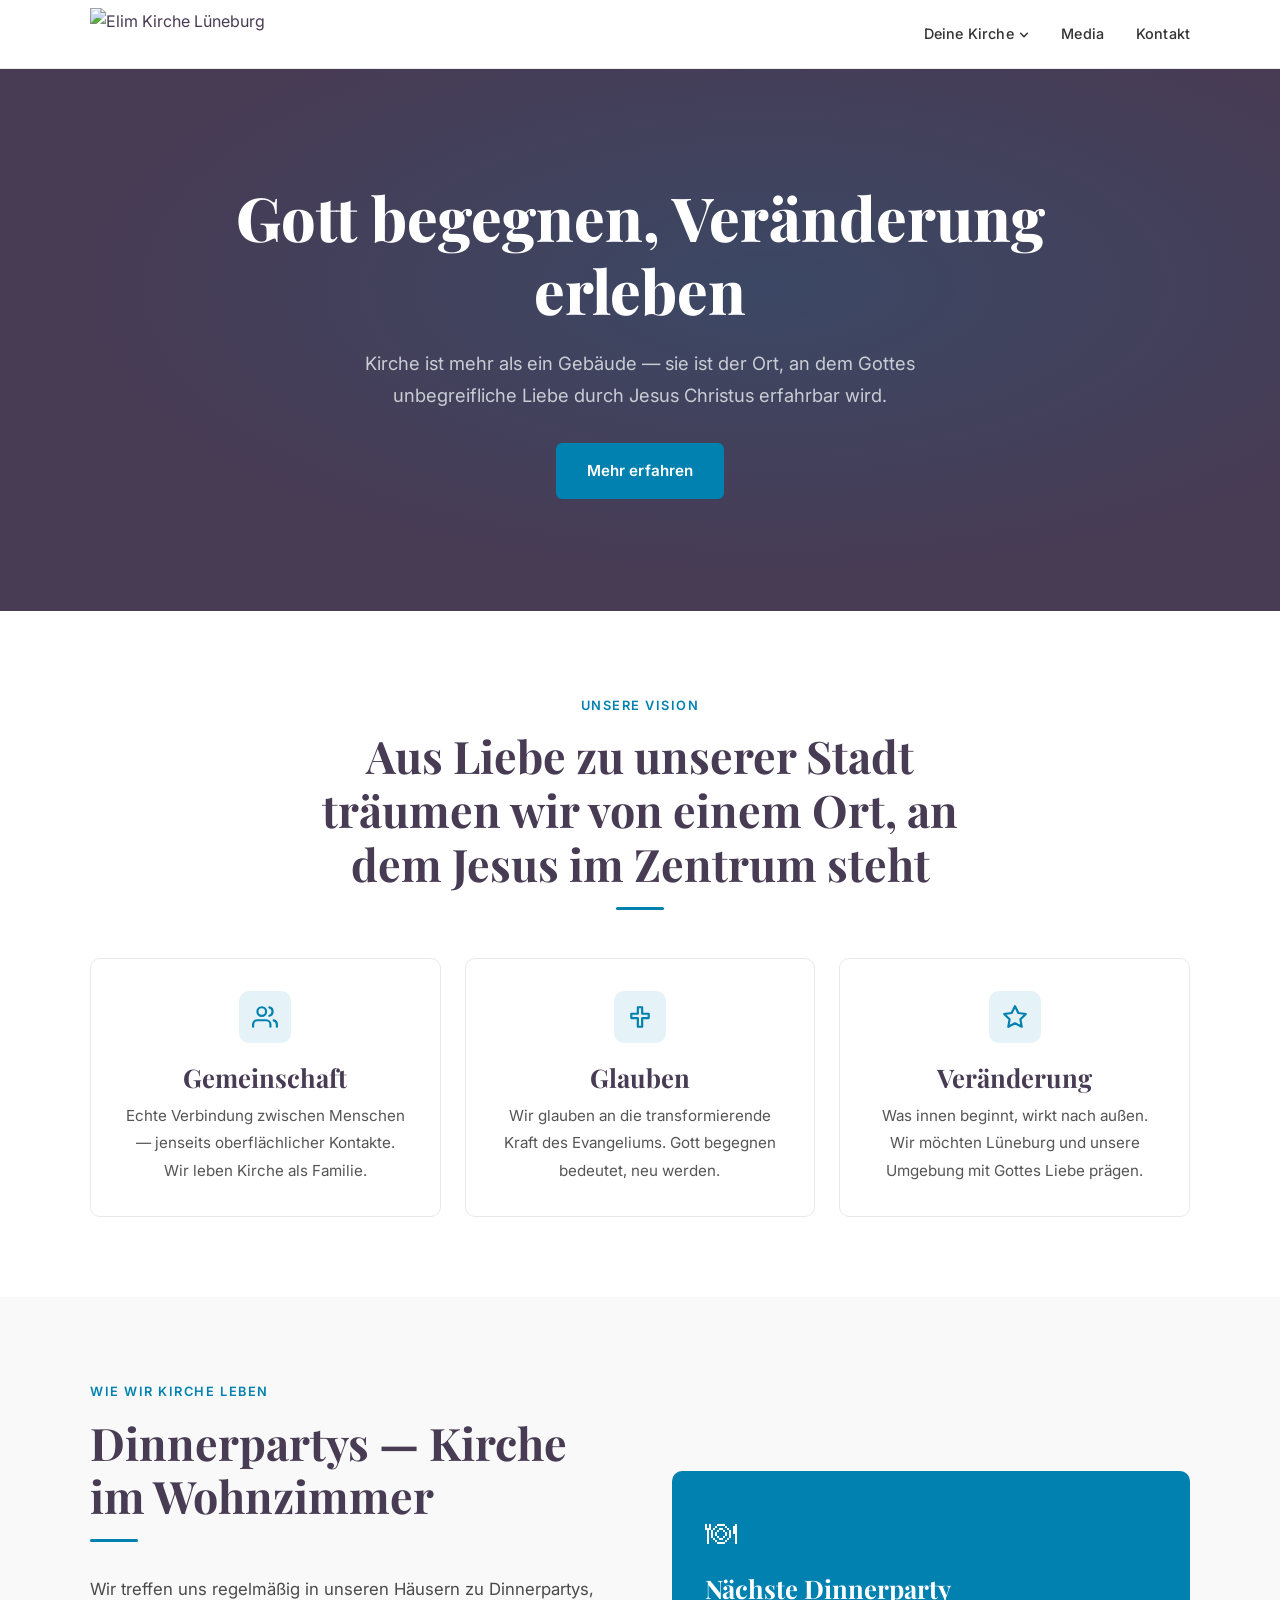
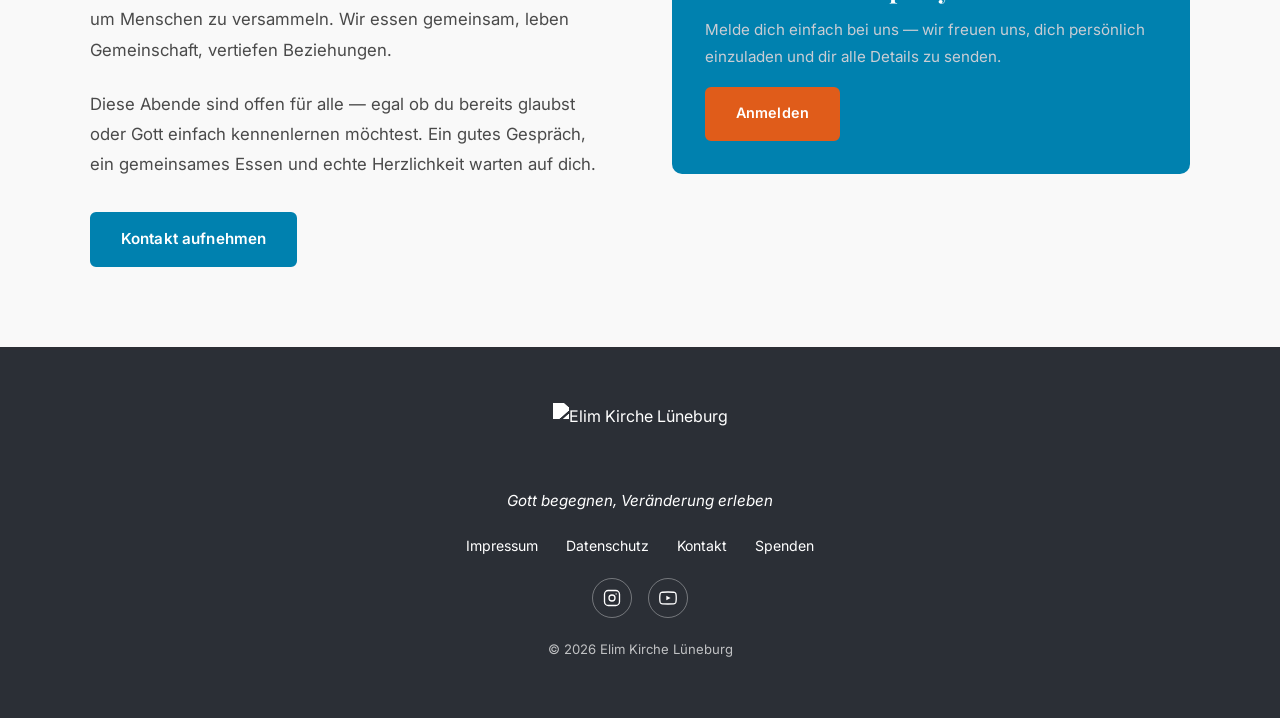
==== index.html @ 9534fe43 "Add color palette, dropdown nav, and footer refinements - Apply primary/secondary/accent palette sit" ====
<!DOCTYPE html>
<html lang="de">
<head>
  <meta charset="UTF-8" />
  <meta name="viewport" content="width=device-width, initial-scale=1.0" />
  <title>Elim Kirche Lüneburg</title>
  <link rel="preconnect" href="https://fonts.googleapis.com" />
  <link rel="preconnect" href="https://fonts.gstatic.com" crossorigin />
  <link href="https://fonts.googleapis.com/css2?family=Playfair+Display:wght@700;800&family=Inter:wght@400;500;600&display=swap" rel="stylesheet" />
  <link rel="stylesheet" href="css/style.css" />
</head>
<body>

  <!-- NAVIGATION -->
  <nav class="nav">
    <div class="nav-inner">
      <a href="index.html" class="nav-logo"><img src="images/logo.svg" alt="Elim Kirche Lüneburg"></a>
      <button class="nav-toggle" id="navToggle" aria-label="Menü öffnen">
        <span></span><span></span><span></span>
      </button>
      <ul class="nav-links" id="navLinks">
        <li class="nav-dropdown">
          <a href="deine-kirche/index.html" class="nav-dropdown-toggle">
            Deine Kirche
            <svg class="nav-dropdown-caret" viewBox="0 0 12 12" width="10" height="10" aria-hidden="true">
              <path d="M2 4l4 4 4-4" fill="none" stroke="currentColor" stroke-width="1.8" stroke-linecap="round" stroke-linejoin="round"/>
            </svg>
          </a>
          <ul class="nav-dropdown-menu">
            <li><a href="deine-kirche/vision.html">Vision</a></li>
            <li><a href="deine-kirche/gottesdienst.html">Gottesdienst</a></li>
            <li><a href="deine-kirche/kleingruppen.html">Kleingruppen</a></li>
            <li><a href="deine-kirche/veranstaltungen.html">Veranstaltungen</a></li>
          </ul>
        </li>
        <li><a href="media/">Media</a></li>
        <li><a href="kontakt.html">Kontakt</a></li>
      </ul>
    </div>
  </nav>

  <!-- HERO -->
  <section class="hero">
    <div class="hero-inner">
      <h1>Gott begegnen, Veränderung erleben</h1>
      <p>Kirche ist mehr als ein Gebäude — sie ist der Ort, an dem Gottes unbegreifliche Liebe durch Jesus Christus erfahrbar wird.</p>
      <a href="deine-kirche/" class="btn btn-primary">Mehr erfahren</a>
    </div>
  </section>

  <!-- SECTION 1: Vision / 3 Pillars -->
  <section class="section">
    <div class="section-inner text-center">
      <span class="section-label">Unsere Vision</span>
      <h2 class="section-title" style="max-width:720px; margin-left:auto; margin-right:auto;">
        Aus Liebe zu unserer Stadt träumen wir von einem Ort, an dem Jesus im Zentrum steht
      </h2>
      <div class="divider"></div>

      <div class="grid-3" style="margin-top:3rem;">

        <!-- Card: Gemeinschaft -->
        <div class="card text-center">
          <div class="card-icon" style="margin:0 auto 1.2rem;">
            <svg viewBox="0 0 24 24"><path d="M17 21v-2a4 4 0 0 0-4-4H5a4 4 0 0 0-4 4v2"/><circle cx="9" cy="7" r="4"/><path d="M23 21v-2a4 4 0 0 0-3-3.87"/><path d="M16 3.13a4 4 0 0 1 0 7.75"/></svg>
          </div>
          <h3>Gemeinschaft</h3>
          <p>Echte Verbindung zwischen Menschen — jenseits oberflächlicher Kontakte. Wir leben Kirche als Familie.</p>
        </div>

        <!-- Card: Glauben -->
        <div class="card text-center">
          <div class="card-icon" style="margin:0 auto 1.2rem;">
            <svg viewBox="0 0 24 24"><path d="M14 3h-4v6H4v4h6v8h4v-8h6V9h-6z"/></svg>
          </div>
          <h3>Glauben</h3>
          <p>Wir glauben an die transformierende Kraft des Evangeliums. Gott begegnen bedeutet, neu werden.</p>
        </div>

        <!-- Card: Veränderung -->
        <div class="card text-center">
          <div class="card-icon" style="margin:0 auto 1.2rem;">
            <svg viewBox="0 0 24 24"><polygon points="12 2 15.09 8.26 22 9.27 17 14.14 18.18 21.02 12 17.77 5.82 21.02 7 14.14 2 9.27 8.91 8.26 12 2"/></svg>
          </div>
          <h3>Veränderung</h3>
          <p>Was innen beginnt, wirkt nach außen. Wir möchten Lüneburg und unsere Umgebung mit Gottes Liebe prägen.</p>
        </div>

      </div>
    </div>
  </section>

  <!-- SECTION 2: Dinnerpartys -->
  <section class="section section--gray">
    <div class="section-inner">
      <div class="two-col" style="align-items:center;">
        <div>
          <span class="section-label">Wie wir Kirche leben</span>
          <h2 class="section-title">Dinnerpartys — Kirche im Wohnzimmer</h2>
          <div class="divider divider--left"></div>
          <p style="margin-bottom:1.5rem;">
            Wir treffen uns regelmäßig in unseren Häusern zu Dinnerpartys, um Menschen zu versammeln. Wir essen gemeinsam, leben Gemeinschaft, vertiefen Beziehungen.
          </p>
          <p style="margin-bottom:2rem;">
            Diese Abende sind offen für alle — egal ob du bereits glaubst oder Gott einfach kennenlernen möchtest. Ein gutes Gespräch, ein gemeinsames Essen und echte Herzlichkeit warten auf dich.
          </p>
          <a href="kontakt.html" class="btn btn-primary">Kontakt aufnehmen</a>
        </div>
        <div>
          <div class="card" style="background: #0081AF; border-color: transparent; color:#fff;">
            <p style="font-size:2rem; margin-bottom:0.75rem; color:#fff;">&#127869;</p>
            <h3 style="color:#fff; margin-bottom:0.75rem;">Nächste Dinnerparty</h3>
            <p style="color:#c9cdd4; margin-bottom:1rem;">Melde dich einfach bei uns — wir freuen uns, dich persönlich einzuladen und dir alle Details zu senden.</p>
            <a href="kontakt.html" class="btn btn-accent" style="font-size:0.9rem;">Anmelden</a>
          </div>
        </div>
      </div>
    </div>
  </section>

  <!-- FOOTER -->
  <footer class="footer">
    <div class="footer-inner">
      <div class="footer-logo"><img src="images/logo.svg" alt="Elim Kirche Lüneburg"></div>
      <p class="footer-tagline">Gott begegnen, Veränderung erleben</p>
      <nav class="footer-links">
        <a href="impressum.html">Impressum</a>
        <a href="datenschutz.html">Datenschutz</a>
        <a href="kontakt.html">Kontakt</a>
        <a href="kontakt.html#spenden">Spenden</a>
      </nav>
      <div class="footer-social">
        <a href="https://www.instagram.com/elim.lueneburg/" target="_blank" rel="noopener" aria-label="Instagram">
          <svg viewBox="0 0 24 24"><rect x="2" y="2" width="20" height="20" rx="5" ry="5"/><circle cx="12" cy="12" r="4"/><path d="M17.5 6.5h.01"/></svg>
        </a>
        <a href="https://www.youtube.com/@elimkirchegeesthacht3733" target="_blank" rel="noopener" aria-label="YouTube">
          <svg viewBox="0 0 24 24"><path d="M22.54 6.42a2.78 2.78 0 0 0-1.95-1.96C18.88 4 12 4 12 4s-6.88 0-8.59.46A2.78 2.78 0 0 0 1.46 6.42 29 29 0 0 0 1 12a29 29 0 0 0 .46 5.58 2.78 2.78 0 0 0 1.95 1.96C5.12 20 12 20 12 20s6.88 0 8.59-.46a2.78 2.78 0 0 0 1.96-1.96A29 29 0 0 0 23 12a29 29 0 0 0-.46-5.58z"/><polygon points="9.75 15.02 15.5 12 9.75 8.98 9.75 15.02" fill="currentColor" stroke="none"/></svg>
        </a>
      </div>
      <p class="footer-copy">&copy; 2026 Elim Kirche Lüneburg</p>
    </div>
  </footer>

  <script>
    const toggle = document.getElementById('navToggle');
    const links  = document.getElementById('navLinks');
    toggle.addEventListener('click', () => links.classList.toggle('is-open'));
  </script>

</body>
</html>
---- css/style.css ----
/* ===================================================
   Elim Kirche Lüneburg — Main Stylesheet
   =================================================== */

/* --- Google Fonts are imported in HTML <head> --- */

/* ===================================================
   1. CSS RESET & BASE
   =================================================== */
*, *::before, *::after {
  box-sizing: border-box;
  margin: 0;
  padding: 0;
}

html {
  scroll-behavior: smooth;
}

body {
  font-family: 'Inter', sans-serif;
  font-size: 16px;
  line-height: 1.7;
  color: #1a1a1a;
  background-color: #ffffff;
}

img {
  max-width: 100%;
  display: block;
}

a {
  color: inherit;
  text-decoration: none;
}

ul {
  list-style: none;
}

/* ===================================================
   2. TYPOGRAPHY
   =================================================== */
h1, h2, h3, h4 {
  font-family: 'Playfair Display', serif;
  font-weight: 700;
  line-height: 1.2;
}

h1 { font-size: clamp(2.2rem, 5vw, 3.8rem); }
h2 { font-size: clamp(1.8rem, 3.5vw, 2.8rem); }
h3 { font-size: clamp(1.2rem, 2.5vw, 1.6rem); }
h4 { font-size: 1.15rem; }

p {
  font-size: 1.05rem;
  color: #4a4a4a;
  line-height: 1.8;
}

/* ===================================================
   3. LAYOUT UTILITY
   =================================================== */
.container {
  max-width: 1100px;
  margin: 0 auto;
  padding: 0 2rem;
}

.section {
  padding: 5rem 2rem;
}

.section-inner {
  max-width: 1100px;
  margin: 0 auto;
}

.section--gray {
  background-color: #f9f9f9;
}

.section--dark {
  background-color: #483B54;
  color: #fff;
}

.text-center {
  text-align: center;
}

/* ===================================================
   4. NAVIGATION
   =================================================== */
.nav {
  position: sticky;
  top: 0;
  z-index: 1000;
  background-color: #ffffff;
  border-bottom: 1px solid #ebebeb;
  padding: 0 2rem;
}

.nav-inner {
  max-width: 1100px;
  margin: 0 auto;
  display: flex;
  align-items: center;
  justify-content: space-between;
  height: 68px;
}

.nav-logo {
  display: inline-flex;
  align-items: center;
  color: #483B54;
}

.nav-logo img {
  height: 52px;
  width: auto;
  display: block;
}

.nav-links {
  display: flex;
  align-items: center;
  gap: 2rem;
}

.nav-links a {
  font-size: 0.9rem;
  font-weight: 500;
  color: #333;
  transition: color 0.2s ease;
  letter-spacing: 0.01em;
}

.nav-links a:hover {
  color: #0081AF;
}

.nav-links a.active {
  color: #0081AF;
}

/* Dropdown */
.nav-dropdown {
  position: relative;
}

.nav-dropdown-toggle {
  display: inline-flex;
  align-items: center;
  gap: 0.35rem;
}

.nav-dropdown-caret {
  transition: transform 0.2s ease;
}

.nav-dropdown:hover .nav-dropdown-caret,
.nav-dropdown:focus-within .nav-dropdown-caret {
  transform: rotate(180deg);
}

.nav-dropdown-menu {
  position: absolute;
  top: calc(100% + 6px);
  left: 50%;
  transform: translateX(-50%) translateY(-6px);
  background: #ffffff;
  border: 1px solid #ebebeb;
  border-radius: 8px;
  box-shadow: 0 12px 32px rgba(0, 0, 0, 0.08);
  padding: 0.5rem 0;
  min-width: 200px;
  list-style: none;
  margin: 0;
  opacity: 0;
  visibility: hidden;
  transition: opacity 0.18s ease, visibility 0.18s ease, transform 0.18s ease;
  z-index: 1100;
}

.nav-dropdown:hover .nav-dropdown-menu,
.nav-dropdown:focus-within .nav-dropdown-menu {
  opacity: 1;
  visibility: visible;
  transform: translateX(-50%) translateY(0);
}

.nav-dropdown-menu li {
  margin: 0;
}

.nav-dropdown-menu a {
  display: block;
  padding: 0.55rem 1.25rem;
  font-size: 0.88rem;
  color: #333;
  white-space: nowrap;
}

.nav-dropdown-menu a:hover,
.nav-dropdown-menu a.active {
  background: rgba(0, 129, 175, 0.08);
  color: #0081AF;
}

/* Mobile nav toggle */
.nav-toggle {
  display: none;
  flex-direction: column;
  gap: 5px;
  cursor: pointer;
  background: none;
  border: none;
  padding: 4px;
}

.nav-toggle span {
  display: block;
  width: 24px;
  height: 2px;
  background-color: #483B54;
  border-radius: 2px;
  transition: all 0.3s ease;
}

/* ===================================================
   5. HERO SECTION
   =================================================== */
.hero {
  background-color: #483B54;
  background-image: url('../images/pexels-caleboquendo-34328517.jpg');
  background-size: cover;
  background-position: center;
  background-repeat: no-repeat;
  color: #ffffff;
  padding: 7rem 2rem 7rem;
  text-align: center;
  position: relative;
  overflow: hidden;
}

.hero::before {
  content: '';
  position: absolute;
  inset: 0;
  background:
    radial-gradient(ellipse at 60% 40%, rgba(0, 129, 175, 0.18) 0%, transparent 65%),
    linear-gradient(180deg, rgba(72, 59, 84, 0.55) 0%, rgba(72, 59, 84, 0.75) 100%);
  pointer-events: none;
}

.hero-inner {
  max-width: 820px;
  margin: 0 auto;
  position: relative;
  z-index: 1;
}

.hero h1 {
  color: #ffffff;
  margin-bottom: 1.25rem;
  font-weight: 800;
}

.hero p {
  font-size: 1.15rem;
  color: #c9cdd4;
  max-width: 600px;
  margin: 0 auto 2rem;
  line-height: 1.75;
}

/* Hero — page-level variant (slightly smaller) */
.hero--page {
  padding: 5rem 2rem 5rem;
}

.hero--page h1 {
  font-size: clamp(2rem, 4vw, 3rem);
}

/* ===================================================
   6. BUTTONS
   =================================================== */
.btn {
  display: inline-block;
  padding: 0.8rem 1.8rem;
  border-radius: 6px;
  font-family: 'Inter', sans-serif;
  font-size: 0.95rem;
  font-weight: 600;
  cursor: pointer;
  transition: all 0.22s ease;
  letter-spacing: 0.01em;
  border: 2px solid transparent;
}

.btn-primary {
  background-color: #0081AF;
  color: #ffffff;
  border-color: #0081AF;
}

.btn-primary:hover {
  background-color: #006a91;
  border-color: #006a91;
  transform: translateY(-1px);
  box-shadow: 0 6px 20px rgba(0, 129, 175, 0.3);
}

.btn-outline {
  background-color: transparent;
  color: #0081AF;
  border-color: #0081AF;
}

.btn-outline:hover {
  background-color: #0081AF;
  color: #ffffff;
  transform: translateY(-1px);
}

.btn-outline-white {
  background-color: transparent;
  color: #ffffff;
  border-color: rgba(255, 255, 255, 0.5);
}

.btn-outline-white:hover {
  background-color: rgba(255, 255, 255, 0.1);
  border-color: #ffffff;
}

/* ===================================================
   7. CARDS
   =================================================== */
.card {
  background-color: #ffffff;
  border: 1px solid #e8e8e8;
  border-radius: 10px;
  padding: 2rem;
  transition: box-shadow 0.25s ease, transform 0.25s ease;
}

.card:hover {
  box-shadow: 0 8px 32px rgba(0, 0, 0, 0.1);
  transform: translateY(-3px);
}

.card-icon {
  width: 52px;
  height: 52px;
  background-color: rgba(0, 129, 175, 0.1);
  border-radius: 10px;
  display: flex;
  align-items: center;
  justify-content: center;
  margin-bottom: 1.2rem;
}

.card-icon svg {
  width: 26px;
  height: 26px;
  stroke: #0081AF;
  fill: none;
  stroke-width: 2;
  stroke-linecap: round;
  stroke-linejoin: round;
}

.card h3 {
  margin-bottom: 0.6rem;
  color: #483B54;
}

.card p {
  font-size: 0.95rem;
  color: #555;
}

/* Card link variant */
.card-link {
  display: block;
  text-decoration: none;
  color: inherit;
}

.card-link .card-arrow {
  display: inline-flex;
  align-items: center;
  gap: 0.4rem;
  margin-top: 1.2rem;
  font-size: 0.88rem;
  font-weight: 600;
  color: #0081AF;
}

.card-link .card-arrow svg {
  width: 14px;
  height: 14px;
  stroke: #0081AF;
  fill: none;
  stroke-width: 2.5;
  stroke-linecap: round;
  stroke-linejoin: round;
  transition: transform 0.2s ease;
}

.card-link:hover .card-arrow svg {
  transform: translateX(3px);
}

/* Sermon card */
.sermon-card {
  background-color: #ffffff;
  border: 1px solid #e8e8e8;
  border-radius: 10px;
  padding: 1.6rem 1.8rem;
  transition: box-shadow 0.25s ease, transform 0.25s ease;
}

.sermon-card:hover {
  box-shadow: 0 8px 32px rgba(0, 0, 0, 0.1);
  transform: translateY(-3px);
}

.sermon-card .sermon-meta {
  font-size: 0.82rem;
  font-weight: 600;
  color: #0081AF;
  text-transform: uppercase;
  letter-spacing: 0.06em;
  margin-bottom: 0.5rem;
}

.sermon-card h3 {
  font-size: 1.1rem;
  margin-bottom: 0.4rem;
  color: #483B54;
}

.sermon-card .sermon-date {
  font-size: 0.88rem;
  color: #888;
}

/* ===================================================
   8. GRID LAYOUTS
   =================================================== */
.grid-3 {
  display: grid;
  grid-template-columns: repeat(3, 1fr);
  gap: 1.5rem;
}

.grid-4 {
  display: grid;
  grid-template-columns: repeat(4, 1fr);
  gap: 1.5rem;
}

.grid-2 {
  display: grid;
  grid-template-columns: repeat(2, 1fr);
  gap: 2.5rem;
}

/* ===================================================
   9. TAGS / BADGES
   =================================================== */
.tag {
  display: inline-block;
  padding: 0.25rem 0.75rem;
  border-radius: 20px;
  font-size: 0.78rem;
  font-weight: 600;
  letter-spacing: 0.04em;
}

.tag-orange {
  background-color: #99D1EB;
  color: #006a91;
}

.btn-accent {
  background-color: #e05c1a;
  color: #ffffff;
  border-color: #e05c1a;
}

.btn-accent:hover {
  background-color: #c94e12;
  border-color: #c94e12;
  transform: translateY(-1px);
  box-shadow: 0 6px 20px rgba(224, 92, 26, 0.35);
}

.tag-gray {
  background-color: #f0f0f0;
  color: #555;
}

/* ===================================================
   10. SECTION HEADINGS HELPER
   =================================================== */
.section-label {
  display: inline-block;
  font-size: 0.8rem;
  font-weight: 600;
  letter-spacing: 0.12em;
  text-transform: uppercase;
  color: #0081AF;
  margin-bottom: 0.8rem;
}

.section-title {
  margin-bottom: 1rem;
  color: #483B54;
}

.section-subtitle {
  font-size: 1.05rem;
  color: #555;
  max-width: 600px;
  margin-bottom: 2.5rem;
}

.section-subtitle--center {
  margin-left: auto;
  margin-right: auto;
}

/* ===================================================
   11. TWO-COLUMN CONTENT
   =================================================== */
.two-col {
  display: grid;
  grid-template-columns: 1fr 1fr;
  gap: 4rem;
  align-items: start;
}

.content-block h3 {
  font-size: 1.1rem;
  margin-bottom: 0.5rem;
  color: #483B54;
}

.content-block p {
  font-size: 0.97rem;
  color: #555;
  margin-bottom: 1.5rem;
}

.content-block .detail-row {
  display: flex;
  gap: 0.75rem;
  margin-bottom: 0.5rem;
  font-size: 0.95rem;
  color: #444;
}

.content-block .detail-icon {
  color: #0081AF;
  flex-shrink: 0;
  margin-top: 2px;
}

/* ===================================================
   12. PLATFORM CARDS
   =================================================== */
.platform-card {
  background-color: #ffffff;
  border: 1px solid #e8e8e8;
  border-radius: 10px;
  padding: 2rem;
  text-align: center;
  transition: box-shadow 0.25s ease, transform 0.25s ease;
}

.platform-card:hover {
  box-shadow: 0 8px 32px rgba(0, 0, 0, 0.1);
  transform: translateY(-3px);
}

.platform-card .platform-name {
  font-family: 'Playfair Display', serif;
  font-size: 1.25rem;
  font-weight: 700;
  color: #483B54;
  margin-bottom: 0.5rem;
}

.platform-card p {
  font-size: 0.92rem;
  color: #666;
  margin-bottom: 1.4rem;
}

/* ===================================================
   13. KLEINGRUPPEN CARDS
   =================================================== */
.group-card {
  background-color: #ffffff;
  border: 1px solid #e8e8e8;
  border-radius: 10px;
  padding: 1.4rem 1.6rem;
  transition: box-shadow 0.22s ease, transform 0.22s ease;
}

.group-card:hover {
  box-shadow: 0 6px 24px rgba(0, 0, 0, 0.09);
  transform: translateY(-2px);
}

.group-card h4 {
  font-family: 'Playfair Display', serif;
  font-size: 1rem;
  color: #483B54;
  margin-bottom: 0.4rem;
}

.group-card .group-desc {
  font-size: 0.88rem;
  color: #666;
  margin-bottom: 0.75rem;
}

/* ===================================================
   14. PAGE HEADER (Impressum / Datenschutz)
   =================================================== */
.page-header {
  background-color: #f9f9f9;
  padding: 3.5rem 2rem;
  border-bottom: 1px solid #ebebeb;
}

.page-header h1 {
  font-size: clamp(1.8rem, 3.5vw, 2.6rem);
  color: #483B54;
}

.page-content {
  padding: 4rem 2rem;
}

.page-content-inner {
  max-width: 780px;
  margin: 0 auto;
}

.page-content h2 {
  font-size: 1.4rem;
  margin: 2rem 0 0.6rem;
  color: #483B54;
}

.page-content p {
  font-size: 0.97rem;
  color: #555;
  margin-bottom: 1rem;
}

.page-content a {
  color: #0081AF;
}

.page-content a:hover {
  text-decoration: underline;
}

/* ===================================================
   15. FOOTER
   =================================================== */
.footer {
  background-color: #2B2F36;
  color: #ffffff;
  padding: 3.5rem 2rem;
}

.footer-inner {
  max-width: 1100px;
  margin: 0 auto;
  display: flex;
  flex-direction: column;
  align-items: center;
  text-align: center;
  gap: 1.25rem;
}

.footer-logo {
  color: #ffffff;
}

.footer-logo img {
  height: 64px;
  width: auto;
  display: block;
  filter: brightness(0) invert(1);
}

.footer-tagline {
  font-style: italic;
  font-size: 0.95rem;
  color: #ffffff;
}

.footer-links {
  display: flex;
  gap: 1.75rem;
  flex-wrap: wrap;
  justify-content: center;
}

.footer-links a {
  font-size: 0.88rem;
  color: #ffffff;
  transition: color 0.2s ease;
}

.footer-links a:hover {
  color: #99D1EB;
}

.footer-copy {
  font-size: 0.82rem;
  color: rgba(255, 255, 255, 0.7);
}

.footer-social {
  display: flex;
  gap: 1rem;
  justify-content: center;
}

.footer-social a {
  display: flex;
  align-items: center;
  justify-content: center;
  width: 40px;
  height: 40px;
  border-radius: 50%;
  border: 1px solid rgba(255, 255, 255, 0.35);
  color: #ffffff;
  transition: border-color 0.2s, color 0.2s, background 0.2s;
}

.footer-social a:hover {
  border-color: #ffffff;
  color: #99D1EB;
  background: rgba(255, 255, 255, 0.1);
}

.footer-social svg {
  width: 18px;
  height: 18px;
  fill: none;
  stroke: currentColor;
  stroke-width: 1.75;
  stroke-linecap: round;
  stroke-linejoin: round;
}

/* ===================================================
   16. UTILITY CLASSES
   =================================================== */
.mt-1 { margin-top: 0.5rem; }
.mt-2 { margin-top: 1rem; }
.mt-3 { margin-top: 1.5rem; }
.mt-4 { margin-top: 2rem; }
.mt-5 { margin-top: 3rem; }
.mb-1 { margin-bottom: 0.5rem; }
.mb-2 { margin-bottom: 1rem; }
.mb-3 { margin-bottom: 1.5rem; }
.mb-4 { margin-bottom: 2rem; }
.mb-5 { margin-bottom: 3rem; }

.divider {
  width: 48px;
  height: 3px;
  background-color: #0081AF;
  border-radius: 2px;
  margin: 0 auto 2rem;
}

.divider--left {
  margin-left: 0;
}

/* Kontakt info */
.info-label {
  font-size: 0.78rem;
  font-weight: 600;
  text-transform: uppercase;
  letter-spacing: 0.1em;
  color: #0081AF;
  margin-bottom: 0.25rem;
}

.info-value {
  font-size: 1rem;
  color: #1a1a1a;
  margin-bottom: 0.2rem;
}

.info-sub {
  font-size: 0.88rem;
  color: #888;
}

.info-block {
  margin-bottom: 2rem;
}

/* IBAN block */
.bank-detail {
  background-color: #f9f9f9;
  border: 1px solid #e8e8e8;
  border-radius: 8px;
  padding: 1.25rem 1.5rem;
  margin-top: 1rem;
  font-size: 0.93rem;
  color: #333;
  line-height: 1.9;
}

.bank-detail strong {
  font-weight: 600;
}

/* ===================================================
   17. RESPONSIVE
   =================================================== */
@media (max-width: 900px) {
  .grid-4 {
    grid-template-columns: repeat(2, 1fr);
  }

  .grid-3 {
    grid-template-columns: repeat(2, 1fr);
  }

  .two-col {
    grid-template-columns: 1fr;
    gap: 2.5rem;
  }
}

@media (max-width: 680px) {
  .nav-links {
    display: none;
    position: absolute;
    top: 68px;
    left: 0;
    right: 0;
    background: #fff;
    flex-direction: column;
    align-items: flex-start;
    padding: 1.25rem 2rem 1.5rem;
    gap: 1.1rem;
    border-bottom: 1px solid #ebebeb;
    box-shadow: 0 8px 24px rgba(0,0,0,0.07);
  }

  .nav-links.is-open {
    display: flex;
  }

  .nav-toggle {
    display: flex;
  }

  /* Mobile dropdown: inline submenu, no hover */
  .nav-dropdown {
    width: 100%;
  }

  .nav-dropdown-menu {
    position: static;
    transform: none;
    opacity: 1;
    visibility: visible;
    box-shadow: none;
    border: none;
    padding: 0.5rem 0 0 1rem;
    min-width: 0;
    background: transparent;
  }

  .nav-dropdown-menu a {
    padding: 0.35rem 0;
  }

  .nav-dropdown:hover .nav-dropdown-menu,
  .nav-dropdown:focus-within .nav-dropdown-menu {
    transform: none;
  }

  .nav {
    position: sticky;
  }

  .grid-3,
  .grid-4 {
    grid-template-columns: 1fr;
  }

  .grid-2 {
    grid-template-columns: 1fr;
    gap: 1.5rem;
  }

  .hero {
    padding: 5rem 1.5rem;
  }

  .section {
    padding: 3.5rem 1.5rem;
  }
}
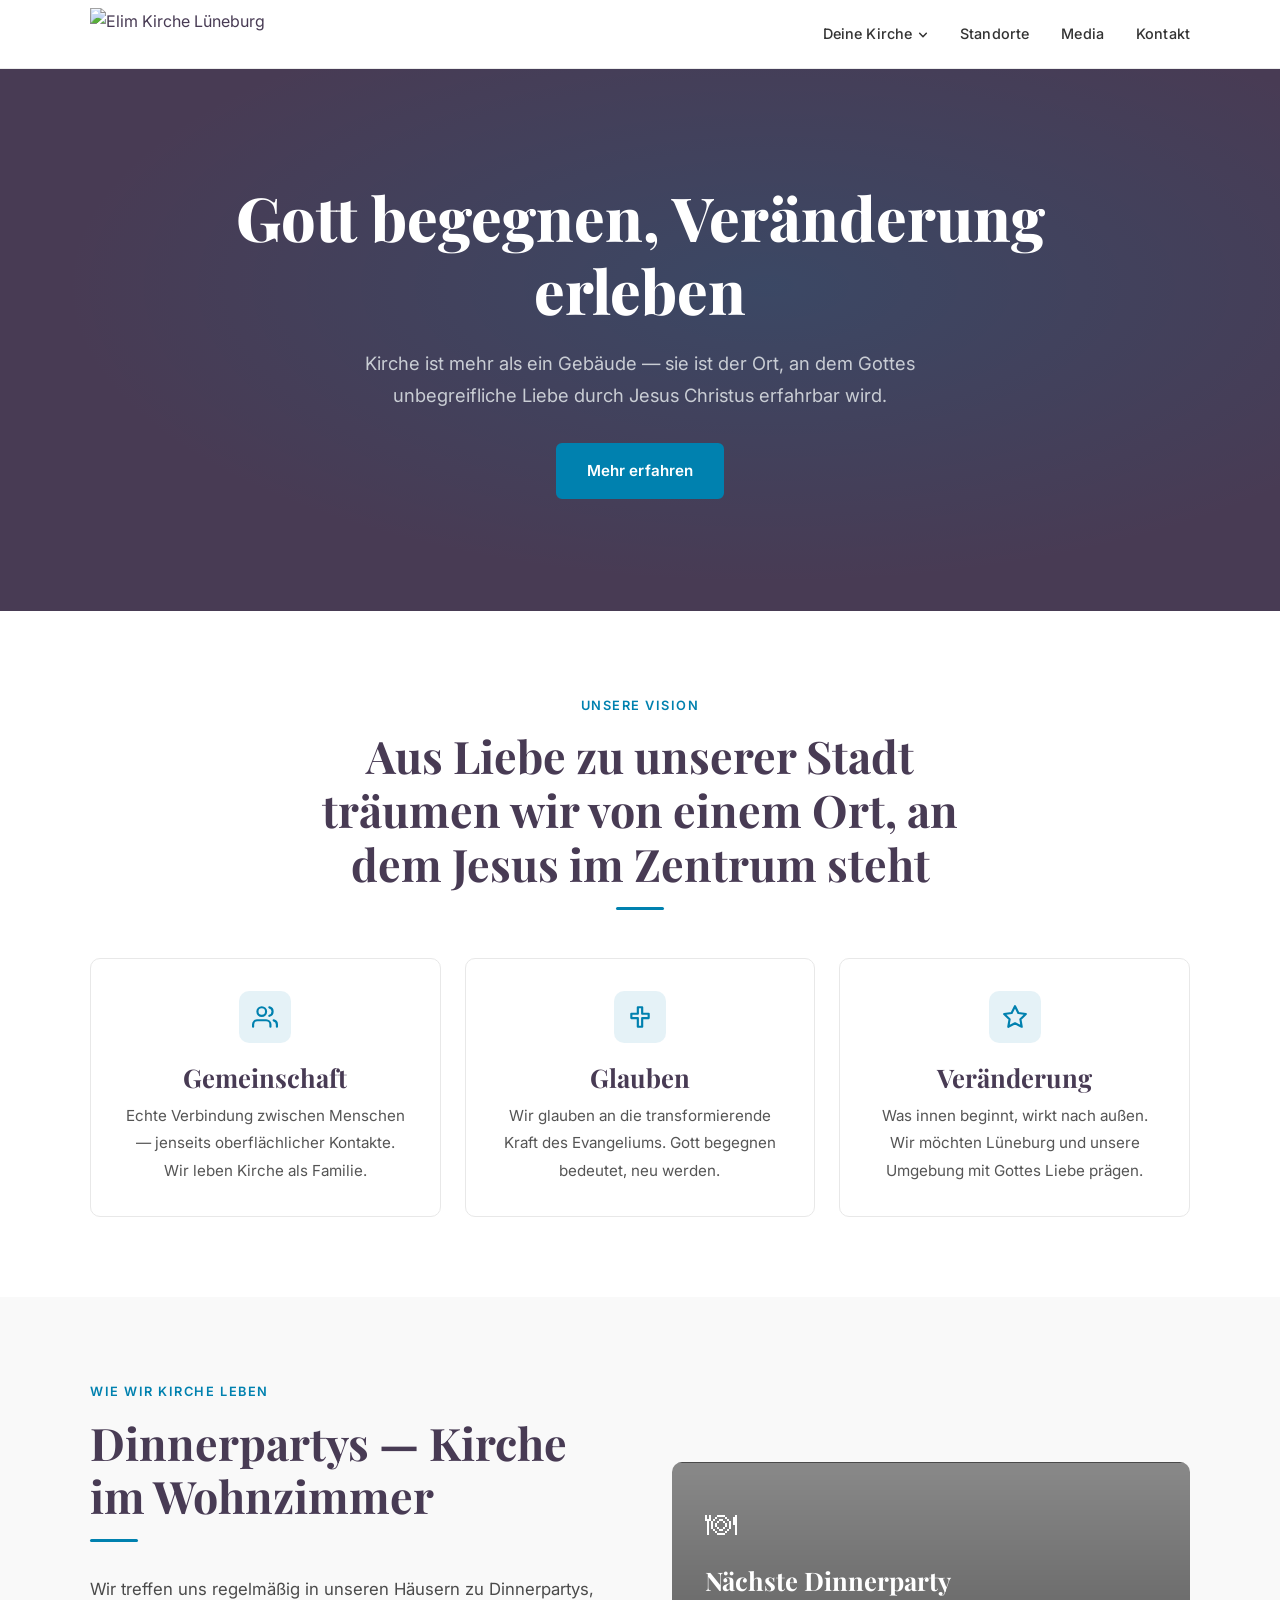
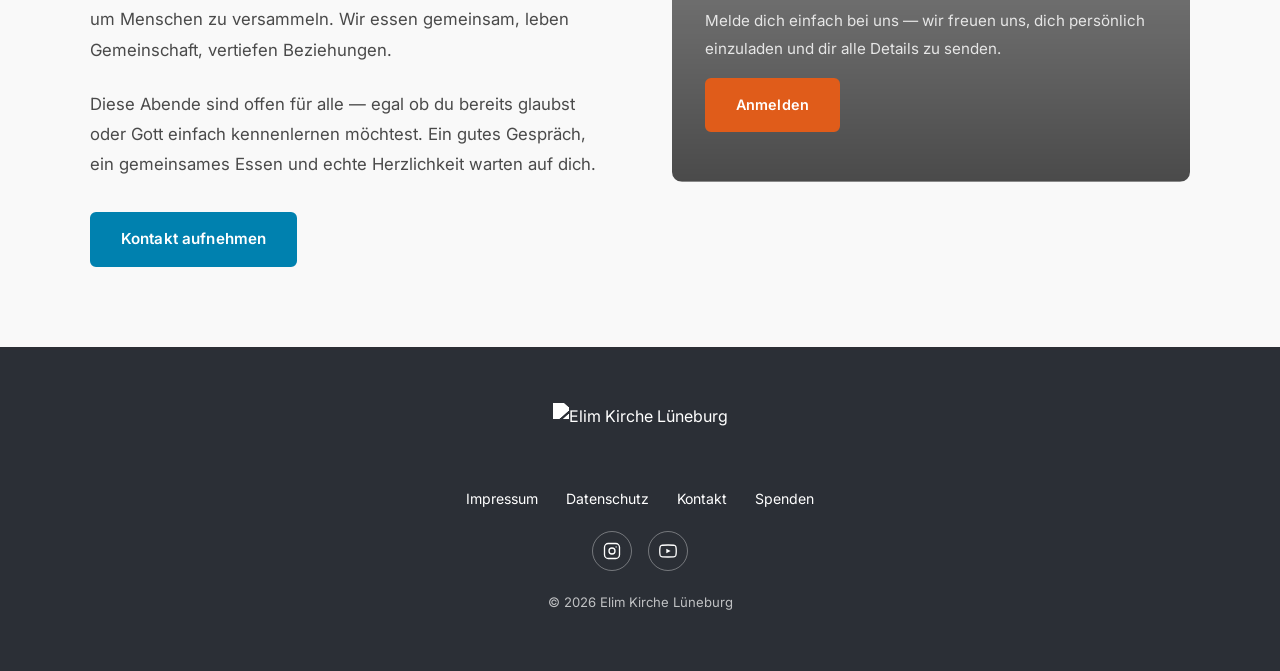
==== commit 8df125f9: "Remove footer tagline and center logo Drop "Gott begegnen, Veränderung erleben" from footer; logo is" ====
--- a/index.html
+++ b/index.html
@@ -33,6 +33,7 @@
             <li><a href="deine-kirche/veranstaltungen.html">Veranstaltungen</a></li>
           </ul>
         </li>
+        <li><a href="standorte.html">Standorte</a></li>
         <li><a href="media/">Media</a></li>
         <li><a href="kontakt.html">Kontakt</a></li>
       </ul>
@@ -107,11 +108,13 @@
           <a href="kontakt.html" class="btn btn-primary">Kontakt aufnehmen</a>
         </div>
         <div>
-          <div class="card" style="background: #0081AF; border-color: transparent; color:#fff;">
-            <p style="font-size:2rem; margin-bottom:0.75rem; color:#fff;">&#127869;</p>
-            <h3 style="color:#fff; margin-bottom:0.75rem;">Nächste Dinnerparty</h3>
-            <p style="color:#c9cdd4; margin-bottom:1rem;">Melde dich einfach bei uns — wir freuen uns, dich persönlich einzuladen und dir alle Details zu senden.</p>
-            <a href="kontakt.html" class="btn btn-accent" style="font-size:0.9rem;">Anmelden</a>
+          <div class="card dinner-card">
+            <div class="dinner-card-inner">
+              <p style="font-size:2rem; margin-bottom:0.75rem; color:#fff;">&#127869;</p>
+              <h3 style="color:#fff; margin-bottom:0.75rem;">Nächste Dinnerparty</h3>
+              <p style="color:#e6e6e6; margin-bottom:1rem;">Melde dich einfach bei uns — wir freuen uns, dich persönlich einzuladen und dir alle Details zu senden.</p>
+              <a href="kontakt.html" class="btn btn-accent" style="font-size:0.9rem;">Anmelden</a>
+            </div>
           </div>
         </div>
       </div>
@@ -121,8 +124,9 @@
   <!-- FOOTER -->
   <footer class="footer">
     <div class="footer-inner">
-      <div class="footer-logo"><img src="images/logo.svg" alt="Elim Kirche Lüneburg"></div>
-      <p class="footer-tagline">Gott begegnen, Veränderung erleben</p>
+      <div class="footer-brand">
+        <div class="footer-logo"><img src="images/logo.svg" alt="Elim Kirche Lüneburg"></div>
+      </div>
       <nav class="footer-links">
         <a href="impressum.html">Impressum</a>
         <a href="datenschutz.html">Datenschutz</a>
--- a/css/style.css
+++ b/css/style.css
@@ -353,6 +353,25 @@
   transform: translateY(-3px);
 }
 
+/* Dinner-party card with photo background */
+.dinner-card {
+  position: relative;
+  overflow: hidden;
+  border-color: transparent;
+  color: #fff;
+  padding: 0;
+  background:
+    linear-gradient(180deg, rgba(0,0,0,0.45) 0%, rgba(0,0,0,0.7) 100%),
+    url('../images/pizza_stock_dinnerparty.jpg') center center / cover no-repeat;
+  min-height: 320px;
+}
+
+.dinner-card-inner {
+  position: relative;
+  z-index: 1;
+  padding: 2rem;
+}
+
 .card-icon {
   width: 52px;
   height: 52px;
@@ -694,6 +713,14 @@
   gap: 1.25rem;
 }
 
+.footer-brand {
+  display: flex;
+  align-items: center;
+  gap: 1.25rem;
+  flex-wrap: wrap;
+  justify-content: center;
+}
+
 .footer-logo {
   color: #ffffff;
 }
@@ -709,6 +736,7 @@
   font-style: italic;
   font-size: 0.95rem;
   color: #ffffff;
+  margin: 0;
 }
 
 .footer-links {
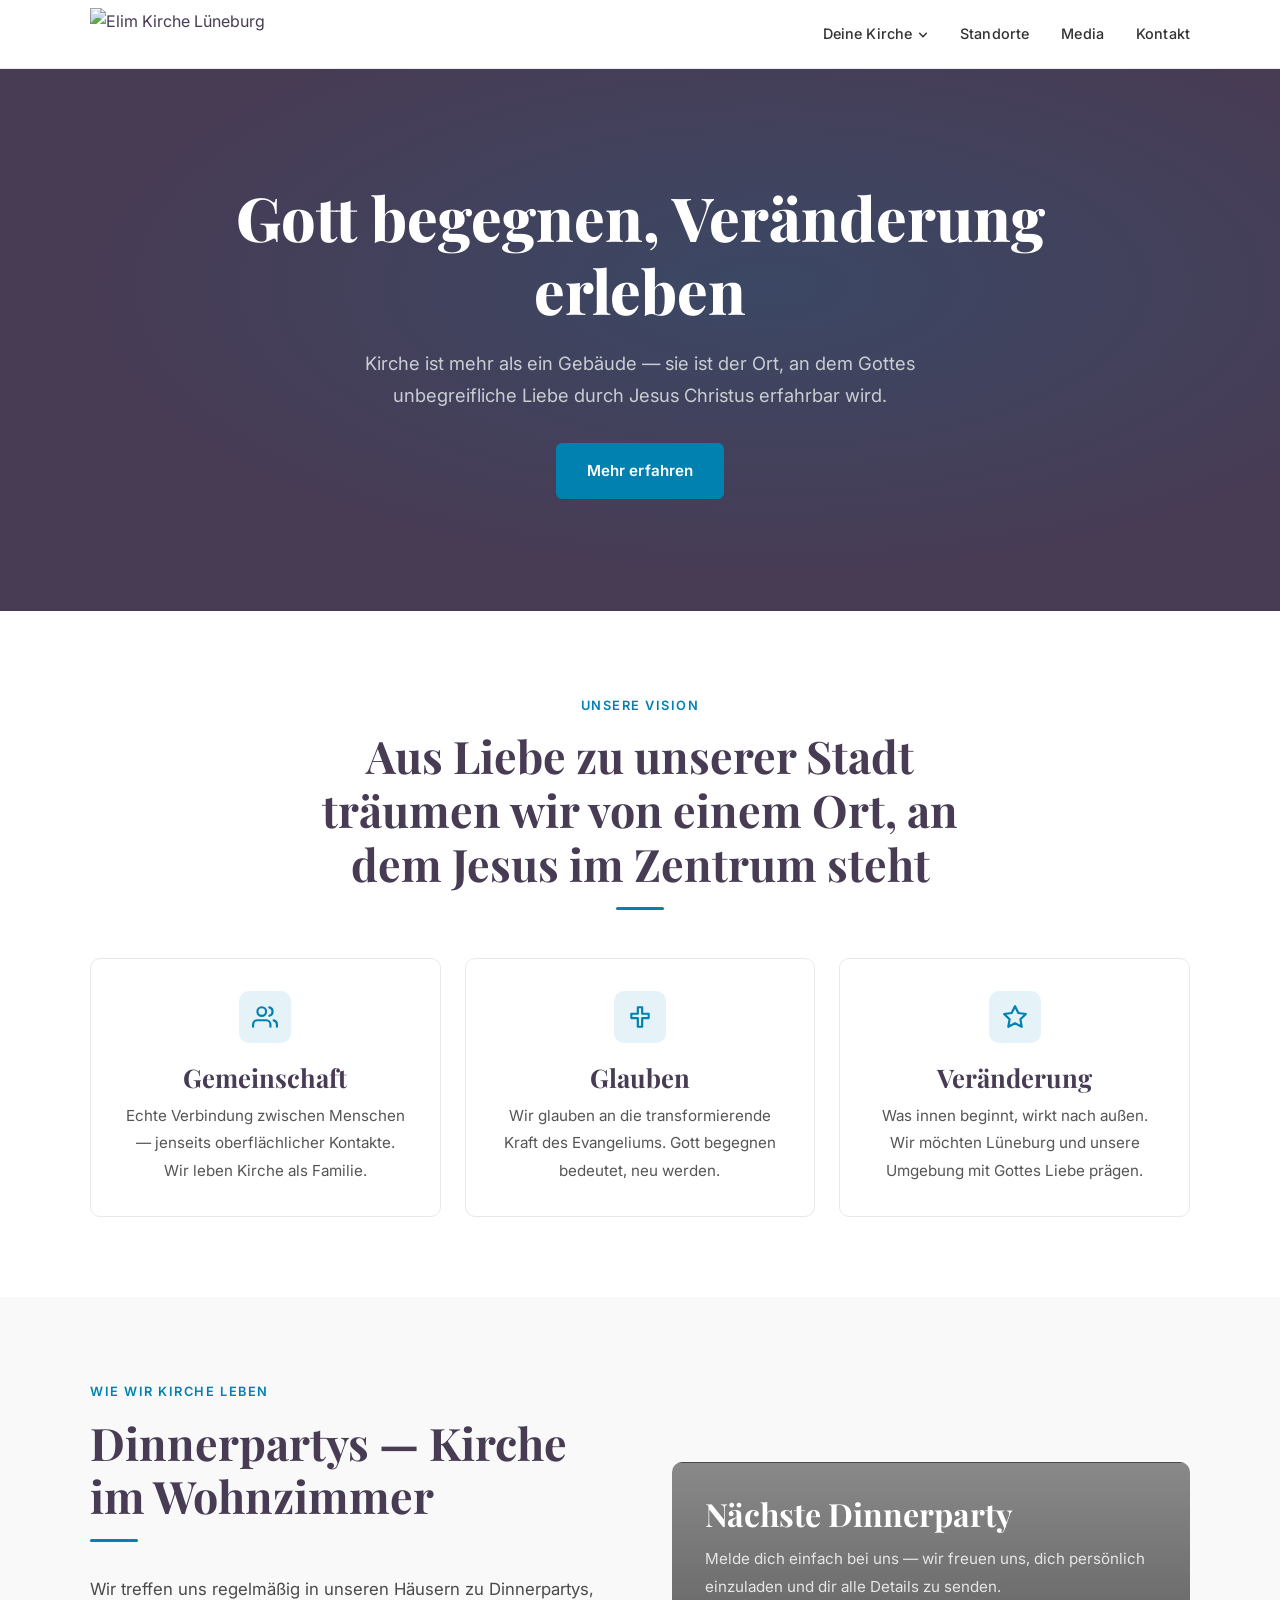
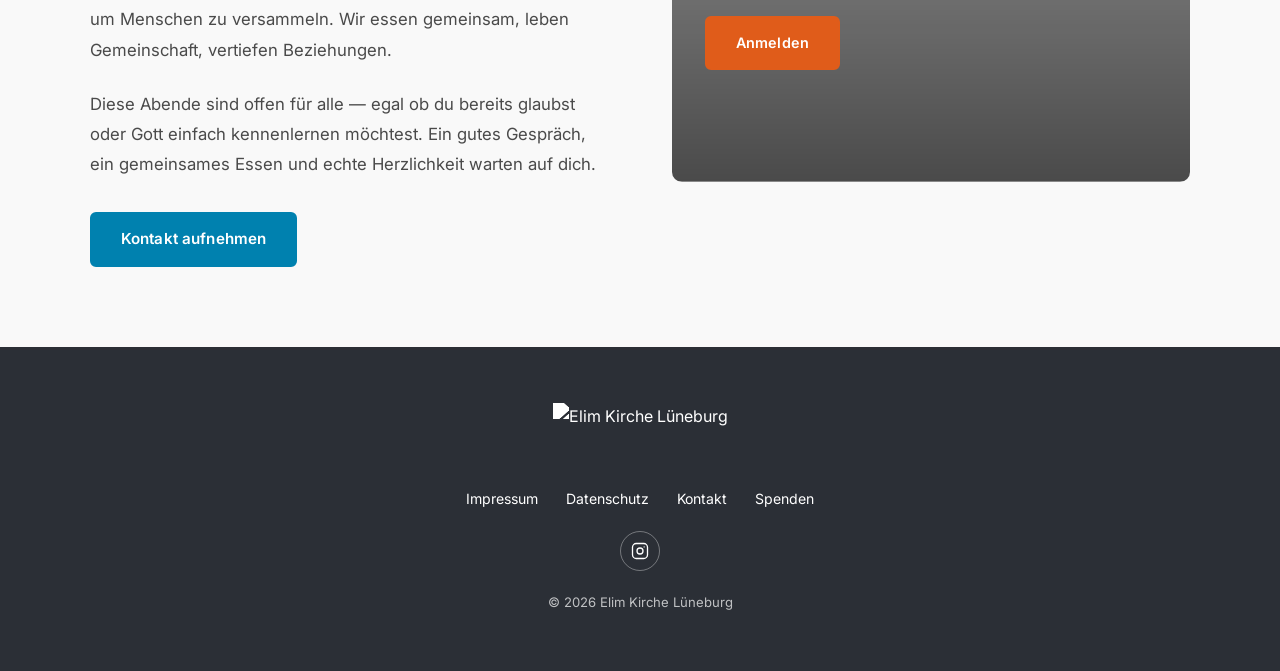
==== commit dc4845d5: "Remove YouTube link from footer Co-Authored-By: Claude Opus 4.7 (1M context) <noreply@anthropic.com>" ====
--- a/index.html
+++ b/index.html
@@ -110,10 +110,11 @@
         <div>
           <div class="card dinner-card">
             <div class="dinner-card-inner">
-              <p style="font-size:2rem; margin-bottom:0.75rem; color:#fff;">&#127869;</p>
-              <h3 style="color:#fff; margin-bottom:0.75rem;">Nächste Dinnerparty</h3>
-              <p style="color:#e6e6e6; margin-bottom:1rem;">Melde dich einfach bei uns — wir freuen uns, dich persönlich einzuladen und dir alle Details zu senden.</p>
-              <a href="kontakt.html" class="btn btn-accent" style="font-size:0.9rem;">Anmelden</a>
+              <h3 style="color:#fff; font-size:2rem; margin-bottom:0.75rem;">Nächste Dinnerparty</h3>
+              <div class="dinner-card-bottom">
+                <p style="color:#e6e6e6; margin-bottom:1rem;">Melde dich einfach bei uns — wir freuen uns, dich persönlich einzuladen und dir alle Details zu senden.</p>
+                <a href="kontakt.html" class="btn btn-accent" style="font-size:0.9rem;">Anmelden</a>
+              </div>
             </div>
           </div>
         </div>
@@ -137,9 +138,6 @@
         <a href="https://www.instagram.com/elim.lueneburg/" target="_blank" rel="noopener" aria-label="Instagram">
           <svg viewBox="0 0 24 24"><rect x="2" y="2" width="20" height="20" rx="5" ry="5"/><circle cx="12" cy="12" r="4"/><path d="M17.5 6.5h.01"/></svg>
         </a>
-        <a href="https://www.youtube.com/@elimkirchegeesthacht3733" target="_blank" rel="noopener" aria-label="YouTube">
-          <svg viewBox="0 0 24 24"><path d="M22.54 6.42a2.78 2.78 0 0 0-1.95-1.96C18.88 4 12 4 12 4s-6.88 0-8.59.46A2.78 2.78 0 0 0 1.46 6.42 29 29 0 0 0 1 12a29 29 0 0 0 .46 5.58 2.78 2.78 0 0 0 1.95 1.96C5.12 20 12 20 12 20s6.88 0 8.59-.46a2.78 2.78 0 0 0 1.96-1.96A29 29 0 0 0 23 12a29 29 0 0 0-.46-5.58z"/><polygon points="9.75 15.02 15.5 12 9.75 8.98 9.75 15.02" fill="currentColor" stroke="none"/></svg>
-        </a>
       </div>
       <p class="footer-copy">&copy; 2026 Elim Kirche Lüneburg</p>
     </div>
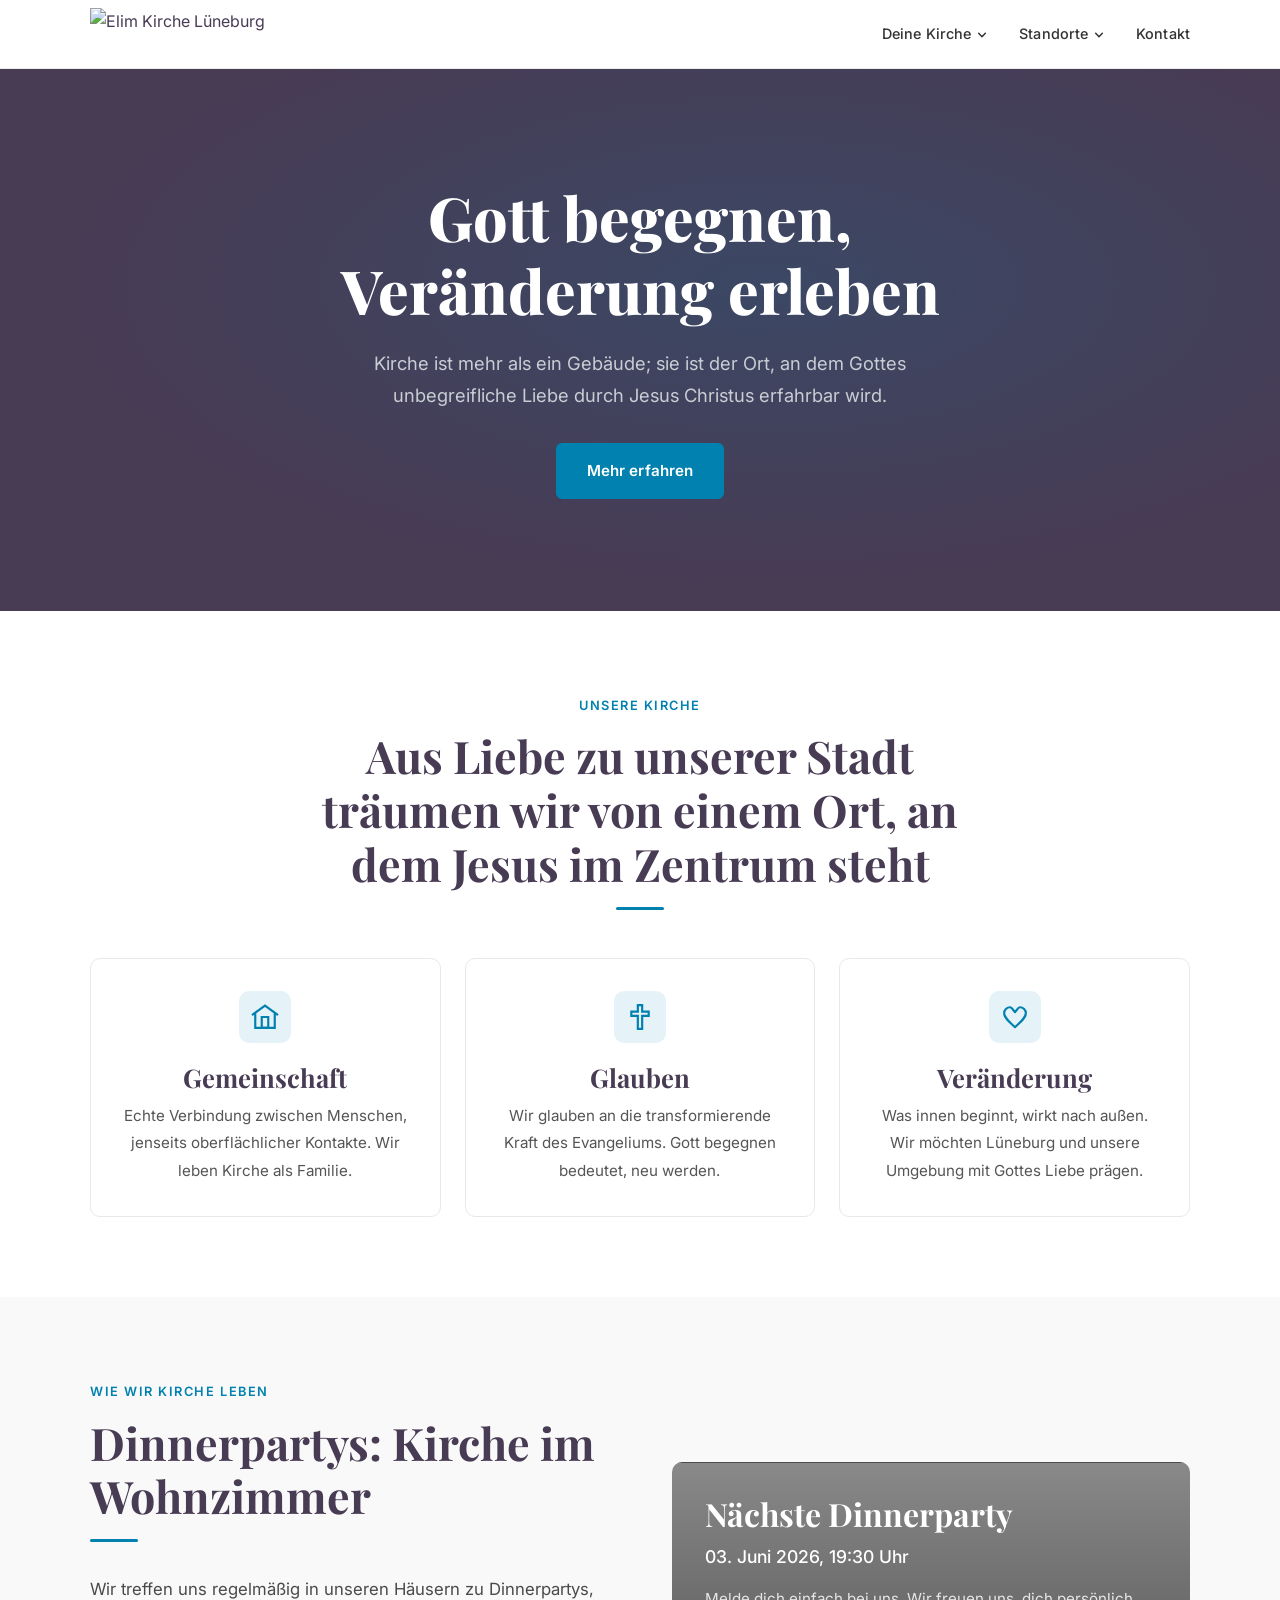
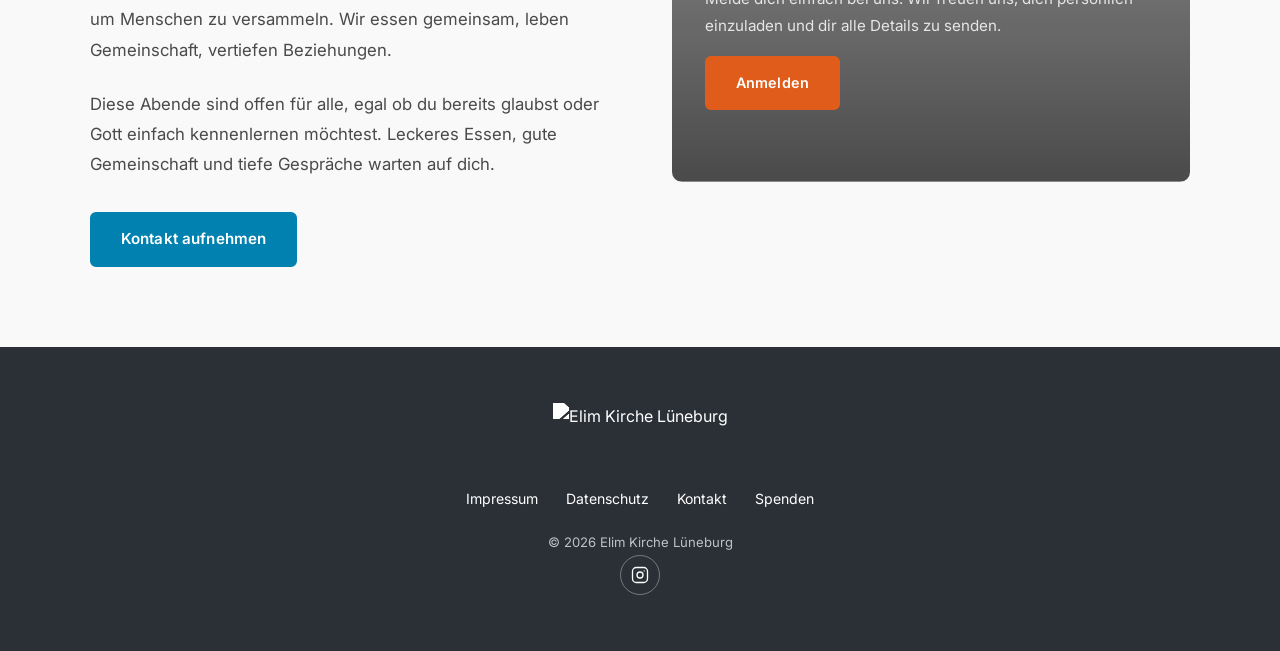
==== commit 09da0335: "Make Standorte nav a dropdown (Geesthacht/Lüneburg/Winsen); Winsen address to Winsen (Luhe) Co-Autho" ====
--- a/index.html
+++ b/index.html
@@ -20,7 +20,7 @@
       </button>
       <ul class="nav-links" id="navLinks">
         <li class="nav-dropdown">
-          <a href="deine-kirche/index.html" class="nav-dropdown-toggle">
+          <a class="nav-dropdown-toggle">
             Deine Kirche
             <svg class="nav-dropdown-caret" viewBox="0 0 12 12" width="10" height="10" aria-hidden="true">
               <path d="M2 4l4 4 4-4" fill="none" stroke="currentColor" stroke-width="1.8" stroke-linecap="round" stroke-linejoin="round"/>
@@ -29,12 +29,22 @@
           <ul class="nav-dropdown-menu">
             <li><a href="deine-kirche/vision.html">Vision</a></li>
             <li><a href="deine-kirche/gottesdienst.html">Gottesdienst</a></li>
-            <li><a href="deine-kirche/kleingruppen.html">Kleingruppen</a></li>
             <li><a href="deine-kirche/veranstaltungen.html">Veranstaltungen</a></li>
           </ul>
         </li>
-        <li><a href="standorte.html">Standorte</a></li>
-        <li><a href="media/">Media</a></li>
+        <li class="nav-dropdown">
+          <a href="standorte.html" class="nav-dropdown-toggle">
+            Standorte
+            <svg class="nav-dropdown-caret" viewBox="0 0 12 12" width="10" height="10" aria-hidden="true">
+              <path d="M2 4l4 4 4-4" fill="none" stroke="currentColor" stroke-width="1.8" stroke-linecap="round" stroke-linejoin="round"/>
+            </svg>
+          </a>
+          <ul class="nav-dropdown-menu">
+            <li><a href="https://www.elimgeesthacht.de/" target="_blank" rel="noopener">Geesthacht</a></li>
+            <li><a href="index.html">Lüneburg</a></li>
+            <li><a href="https://fc-winsen.de/" target="_blank" rel="noopener">Winsen</a></li>
+          </ul>
+        </li>
         <li><a href="kontakt.html">Kontakt</a></li>
       </ul>
     </div>
@@ -43,16 +53,16 @@
   <!-- HERO -->
   <section class="hero">
     <div class="hero-inner">
-      <h1>Gott begegnen, Veränderung erleben</h1>
-      <p>Kirche ist mehr als ein Gebäude — sie ist der Ort, an dem Gottes unbegreifliche Liebe durch Jesus Christus erfahrbar wird.</p>
-      <a href="deine-kirche/" class="btn btn-primary">Mehr erfahren</a>
+      <h1>Gott begegnen,<br>Veränderung erleben</h1>
+      <p>Kirche ist mehr als ein Gebäude; sie ist der Ort, an dem Gottes unbegreifliche Liebe durch Jesus Christus erfahrbar wird.</p>
+      <a href="deine-kirche/vision.html" class="btn btn-primary">Mehr erfahren</a>
     </div>
   </section>
 
   <!-- SECTION 1: Vision / 3 Pillars -->
   <section class="section">
     <div class="section-inner text-center">
-      <span class="section-label">Unsere Vision</span>
+      <span class="section-label">Unsere Kirche</span>
       <h2 class="section-title" style="max-width:720px; margin-left:auto; margin-right:auto;">
         Aus Liebe zu unserer Stadt träumen wir von einem Ort, an dem Jesus im Zentrum steht
       </h2>
@@ -61,31 +71,37 @@
       <div class="grid-3" style="margin-top:3rem;">
 
         <!-- Card: Gemeinschaft -->
-        <div class="card text-center">
-          <div class="card-icon" style="margin:0 auto 1.2rem;">
-            <svg viewBox="0 0 24 24"><path d="M17 21v-2a4 4 0 0 0-4-4H5a4 4 0 0 0-4 4v2"/><circle cx="9" cy="7" r="4"/><path d="M23 21v-2a4 4 0 0 0-3-3.87"/><path d="M16 3.13a4 4 0 0 1 0 7.75"/></svg>
+        <a href="deine-kirche/veranstaltungen.html" class="card-link">
+          <div class="card text-center">
+            <div class="card-icon" style="margin:0 auto 1.2rem;">
+              <svg viewBox="0 0 24 24" style="stroke-linejoin:miter; stroke-linecap:butt; overflow:visible;"><path d="M3 22V8L0 10.25L12 1.5L24 10.25L21 8V22Z"/><path d="M9 22V12H15V22Z"/></svg>
+            </div>
+            <h3>Gemeinschaft</h3>
+            <p>Echte Verbindung zwischen Menschen, jenseits oberflächlicher Kontakte. Wir leben Kirche als Familie.</p>
           </div>
-          <h3>Gemeinschaft</h3>
-          <p>Echte Verbindung zwischen Menschen — jenseits oberflächlicher Kontakte. Wir leben Kirche als Familie.</p>
-        </div>
+        </a>
 
         <!-- Card: Glauben -->
-        <div class="card text-center">
-          <div class="card-icon" style="margin:0 auto 1.2rem;">
-            <svg viewBox="0 0 24 24"><path d="M14 3h-4v6H4v4h6v8h4v-8h6V9h-6z"/></svg>
+        <a href="deine-kirche/vision.html" class="card-link">
+          <div class="card text-center">
+            <div class="card-icon" style="margin:0 auto 1.2rem;">
+              <svg viewBox="0 0 24 24" style="stroke-linejoin:miter;"><path d="M14 1h-4v6H4v4h6v12h4v-12h6V7h-6z"/></svg>
+            </div>
+            <h3>Glauben</h3>
+            <p>Wir glauben an die transformierende Kraft des Evangeliums. Gott begegnen bedeutet, neu werden.</p>
           </div>
-          <h3>Glauben</h3>
-          <p>Wir glauben an die transformierende Kraft des Evangeliums. Gott begegnen bedeutet, neu werden.</p>
-        </div>
+        </a>
 
         <!-- Card: Veränderung -->
-        <div class="card text-center">
-          <div class="card-icon" style="margin:0 auto 1.2rem;">
-            <svg viewBox="0 0 24 24"><polygon points="12 2 15.09 8.26 22 9.27 17 14.14 18.18 21.02 12 17.77 5.82 21.02 7 14.14 2 9.27 8.91 8.26 12 2"/></svg>
+        <a href="deine-kirche/gottesdienst.html" class="card-link">
+          <div class="card text-center">
+            <div class="card-icon" style="margin:0 auto 1.2rem;">
+              <svg viewBox="0 0 24 24"><path d="M12 21.35l-1.45-1.32C5.4 15.36 2 12.28 2 8.5 2 5.42 4.42 3 7.5 3c1.74 0 3.41 3.46 4.5 4.5C13.09 6.46 14.76 3 16.5 3 19.58 3 22 5.42 22 8.5c0 3.78-3.4 6.86-8.55 11.54L12 21.35z"/></svg>
+            </div>
+            <h3>Veränderung</h3>
+            <p>Was innen beginnt, wirkt nach außen. Wir möchten Lüneburg und unsere Umgebung mit Gottes Liebe prägen.</p>
           </div>
-          <h3>Veränderung</h3>
-          <p>Was innen beginnt, wirkt nach außen. Wir möchten Lüneburg und unsere Umgebung mit Gottes Liebe prägen.</p>
-        </div>
+        </a>
 
       </div>
     </div>
@@ -97,23 +113,24 @@
       <div class="two-col" style="align-items:center;">
         <div>
           <span class="section-label">Wie wir Kirche leben</span>
-          <h2 class="section-title">Dinnerpartys — Kirche im Wohnzimmer</h2>
+          <h2 class="section-title">Dinnerpartys: Kirche im Wohnzimmer</h2>
           <div class="divider divider--left"></div>
           <p style="margin-bottom:1.5rem;">
             Wir treffen uns regelmäßig in unseren Häusern zu Dinnerpartys, um Menschen zu versammeln. Wir essen gemeinsam, leben Gemeinschaft, vertiefen Beziehungen.
           </p>
           <p style="margin-bottom:2rem;">
-            Diese Abende sind offen für alle — egal ob du bereits glaubst oder Gott einfach kennenlernen möchtest. Ein gutes Gespräch, ein gemeinsames Essen und echte Herzlichkeit warten auf dich.
+            Diese Abende sind offen für alle, egal ob du bereits glaubst oder Gott einfach kennenlernen möchtest. Leckeres Essen, gute Gemeinschaft und tiefe Gespräche warten auf dich.
           </p>
           <a href="kontakt.html" class="btn btn-primary">Kontakt aufnehmen</a>
         </div>
         <div>
           <div class="card dinner-card">
             <div class="dinner-card-inner">
-              <h3 style="color:#fff; font-size:2rem; margin-bottom:0.75rem;">Nächste Dinnerparty</h3>
+              <h3 style="color:#fff; font-size:2rem; margin-bottom:0.5rem;">Nächste Dinnerparty</h3>
+              <p style="color:#fff; font-size:1.1rem; font-weight:500; margin-bottom:0.75rem;">03. Juni 2026, 19:30 Uhr</p>
               <div class="dinner-card-bottom">
-                <p style="color:#e6e6e6; margin-bottom:1rem;">Melde dich einfach bei uns — wir freuen uns, dich persönlich einzuladen und dir alle Details zu senden.</p>
-                <a href="kontakt.html" class="btn btn-accent" style="font-size:0.9rem;">Anmelden</a>
+                <p style="color:#e6e6e6; margin-bottom:1rem;">Melde dich einfach bei uns. Wir freuen uns, dich persönlich einzuladen und dir alle Details zu senden.</p>
+                <a href="https://elimkirche.church.tools/groups/1164" target="_blank" rel="noopener" class="btn btn-accent" style="font-size:0.9rem;">Anmelden</a>
               </div>
             </div>
           </div>
@@ -134,12 +151,14 @@
         <a href="kontakt.html">Kontakt</a>
         <a href="kontakt.html#spenden">Spenden</a>
       </nav>
-      <div class="footer-social">
-        <a href="https://www.instagram.com/elim.lueneburg/" target="_blank" rel="noopener" aria-label="Instagram">
-          <svg viewBox="0 0 24 24"><rect x="2" y="2" width="20" height="20" rx="5" ry="5"/><circle cx="12" cy="12" r="4"/><path d="M17.5 6.5h.01"/></svg>
-        </a>
+      <div class="footer-bottom">
+        <p class="footer-copy">&copy; 2026 Elim Kirche Lüneburg</p>
+        <div class="footer-social">
+          <a href="https://www.instagram.com/elim.lueneburg/" target="_blank" rel="noopener" aria-label="Instagram">
+            <svg viewBox="0 0 24 24"><rect x="2" y="2" width="20" height="20" rx="5" ry="5"/><circle cx="12" cy="12" r="4"/><path d="M17.5 6.5h.01"/></svg>
+          </a>
+        </div>
       </div>
-      <p class="footer-copy">&copy; 2026 Elim Kirche Lüneburg</p>
     </div>
   </footer>
 
